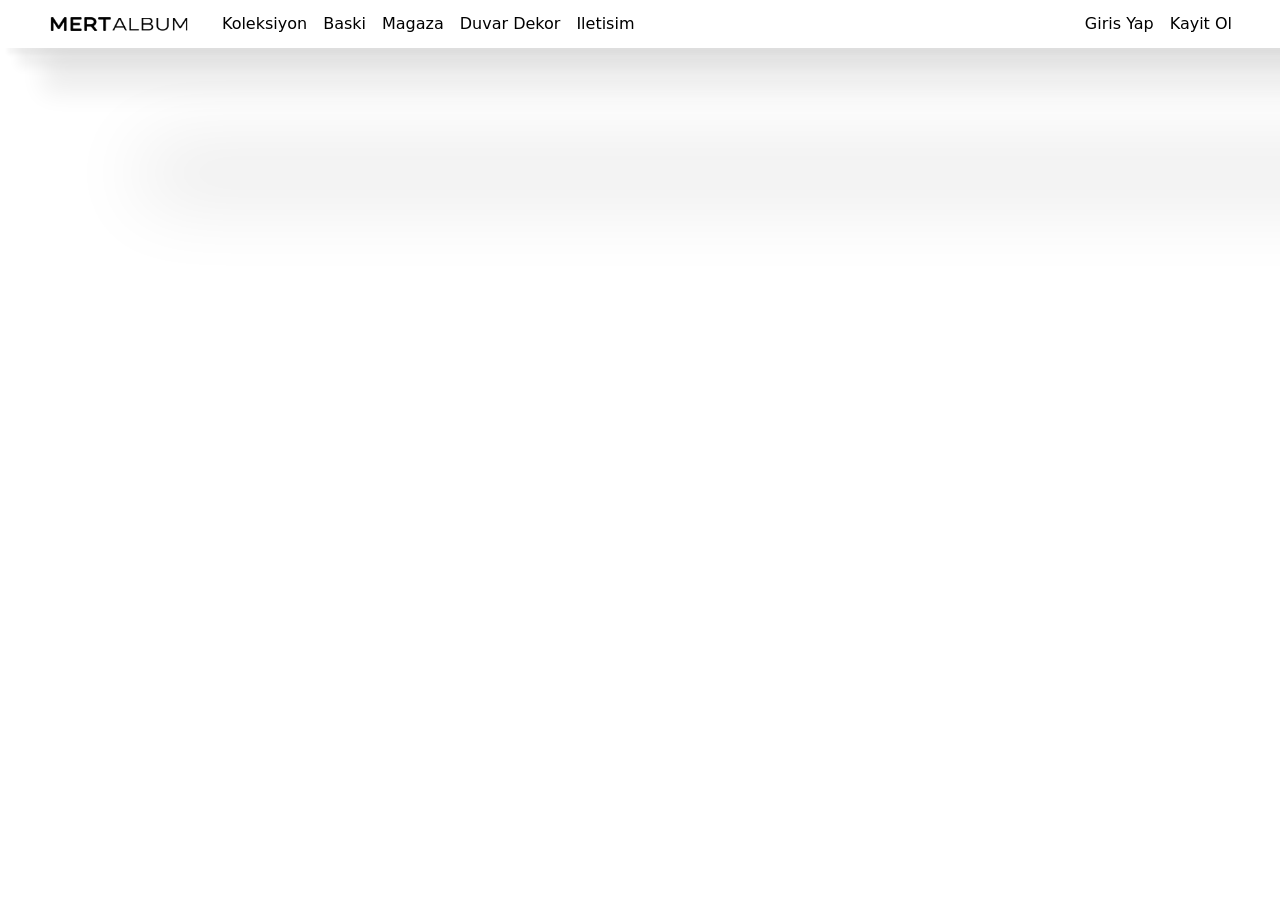
==== index.html @ 2bf36c08 "Project Created" ====
<!doctype html>
<html class="no-js" lang="">

<head>
  <meta charset="utf-8">
  <meta name="viewport" content="width=device-width, initial-scale=1">
  <title>Mert Album</title>
  <link rel="stylesheet" href="css/style.css">
  <meta name="description" content="">

  <meta property="og:title" content="">
  <meta property="og:type" content="">
  <meta property="og:url" content="">
  <meta property="og:image" content="">

  <link rel="icon" href="/favicon.ico" sizes="any">
  <link rel="icon" href="/icon.svg" type="image/svg+xml">
  <link rel="apple-touch-icon" href="icon.png">
  <link rel="stylesheet" href="https://cdnjs.cloudflare.com/ajax/libs/bootstrap/5.3.3/css/bootstrap.min.css" integrity="sha512-jnSuA4Ss2PkkikSOLtYs8BlYIeeIK1h99ty4YfvRPAlzr377vr3CXDb7sb7eEEBYjDtcYj+AjBH3FLv5uSJuXg==" crossorigin="anonymous" referrerpolicy="no-referrer" />

  <link rel="manifest" href="site.webmanifest">
  <meta name="theme-color" content="#fafafa">
  <style>
      .header  {
        display: flex;
        flex-direction: row;
        justify-content: space-between;
        padding: .5rem 3rem;
        height: 3rem;
        box-shadow:
          6.5px 6.7px 3.6px rgba(0, 0, 0, 0.038),
          17.9px 18.7px 10px rgba(0, 0, 0, 0.055),
          43.1px 44.9px 24.1px rgba(0, 0, 0, 0.072),
          143px 149px 80px rgba(0, 0, 0, 0.11)
      ;
      }
      .header #logo img {
        height: 3rem;
      }
      ul {
        list-style: none;
      }
      a {
        color: #000000;
        text-decoration: none;
      }
      .header .nav_left {
        display: flex;
        justify-content: center;
        align-items: center;
      }
      .header .nav_left .navbar_content-list {
        display: flex;
        column-gap: 1rem;
        margin: 0;
      }
      .header .nav_right {
        display: flex;
        align-items: center;
      }
      .header .nav_right .nav_reg {
        display: flex;
        flex-direction: row;
        column-gap: 1rem;
        margin: 0;
      }
  </style>
</head>

<body>

  <header class="header">
    <div class="nav_left">
      <div id="logo"><img src="img/logo.png" alt="Mert Album Logo"></div>
      <div class="nav_content">
        <ul class="navbar_content-list">
          <li class="navbar_content-element"><a href="#">Koleksiyon</a></li>
          <li class="navbar_content-element"><a href="#">Baski</a></li>
          <li class="navbar_content-element"><a href="#">Magaza</a></li>
          <li class="navbar_content-element"><a href="#">Duvar Dekor</a></li>
          <li class="navbar_content-element"><a href="#">Iletisim</a></li>
        </ul>
      </div>
    </div>
    <div class="nav_right">
      <ul class="nav_reg">
        <li><a href="#">Giris Yap</a></li>
        <li><a href="#">Kayit Ol</a></li>
      </ul>
    </div>
  </header>
  <script src="js/app.js"></script>

</body>

</html>
---- css/style.css ----
html {
  color: #222;
  font-size: 1em;
  line-height: 1.4;
}

::-moz-selection {
  background: #b3d4fc;
  text-shadow: none;
}

::selection {
  background: #b3d4fc;
  text-shadow: none;
}

hr {
  display: block;
  height: 1px;
  border: 0;
  border-top: 1px solid #ccc;
  margin: 1em 0;
  padding: 0;
}


audio,
canvas,
iframe,
img,
svg,
video {
  vertical-align: middle;
}


fieldset {
  border: 0;
  margin: 0;
  padding: 0;
}


textarea {
  resize: vertical;
}


.hidden,
[hidden] {
  display: none !important;
}


.visually-hidden {
  border: 0;
  clip: rect(0, 0, 0, 0);
  height: 1px;
  margin: -1px;
  overflow: hidden;
  padding: 0;
  position: absolute;
  white-space: nowrap;
  width: 1px;
  /* 1 */
}

/*
 * Extends the .visually-hidden class to allow the element
 * to be focusable when navigated to via the keyboard:
 * https://www.drupal.org/node/897638
 */

.visually-hidden.focusable:active,
.visually-hidden.focusable:focus {
  clip: auto;
  height: auto;
  margin: 0;
  overflow: visible;
  position: static;
  white-space: inherit;
  width: auto;
}

/*
 * Hide visually and from screen readers, but maintain layout
 */

.invisible {
  visibility: hidden;
}

/*
 * Clearfix: contain floats
 *
 * The use of `table` rather than `block` is only necessary if using
 * `::before` to contain the top-margins of child elements.
 */

.clearfix::before,
.clearfix::after {
  content: "";
  display: table;
}

.clearfix::after {
  clear: both;
}

/* ==========================================================================
   EXAMPLE Media Queries for Responsive Design.
   These examples override the primary ('mobile first') styles.
   Modify as content requires.
   ========================================================================== */

@media only screen and (min-width: 35em) {
  /* Style adjustments for viewports that meet the condition */
}

@media print,
  (-webkit-min-device-pixel-ratio: 1.25),
  (min-resolution: 1.25dppx),
  (min-resolution: 120dpi) {
  /* Style adjustments for high resolution devices */
}

/* ==========================================================================
   Print styles.
   Inlined to avoid the additional HTTP request:
   https://www.phpied.com/delay-loading-your-print-css/
   ========================================================================== */

@media print {
  *,
  *::before,
  *::after {
    background: #fff !important;
    color: #000 !important;
    /* Black prints faster */
    box-shadow: none !important;
    text-shadow: none !important;
  }

  a,
  a:visited {
    text-decoration: underline;
  }

  a[href]::after {
    content: " (" attr(href) ")";
  }

  abbr[title]::after {
    content: " (" attr(title) ")";
  }

  /*
   * Don't show links that are fragment identifiers,
   * or use the `javascript:` pseudo protocol
   */
  a[href^="#"]::after,
  a[href^="javascript:"]::after {
    content: "";
  }

  pre {
    white-space: pre-wrap !important;
  }

  pre,
  blockquote {
    border: 1px solid #999;
    page-break-inside: avoid;
  }

  tr,
  img {
    page-break-inside: avoid;
  }

  p,
  h2,
  h3 {
    orphans: 3;
    widows: 3;
  }

  h2,
  h3 {
    page-break-after: avoid;
  }
}
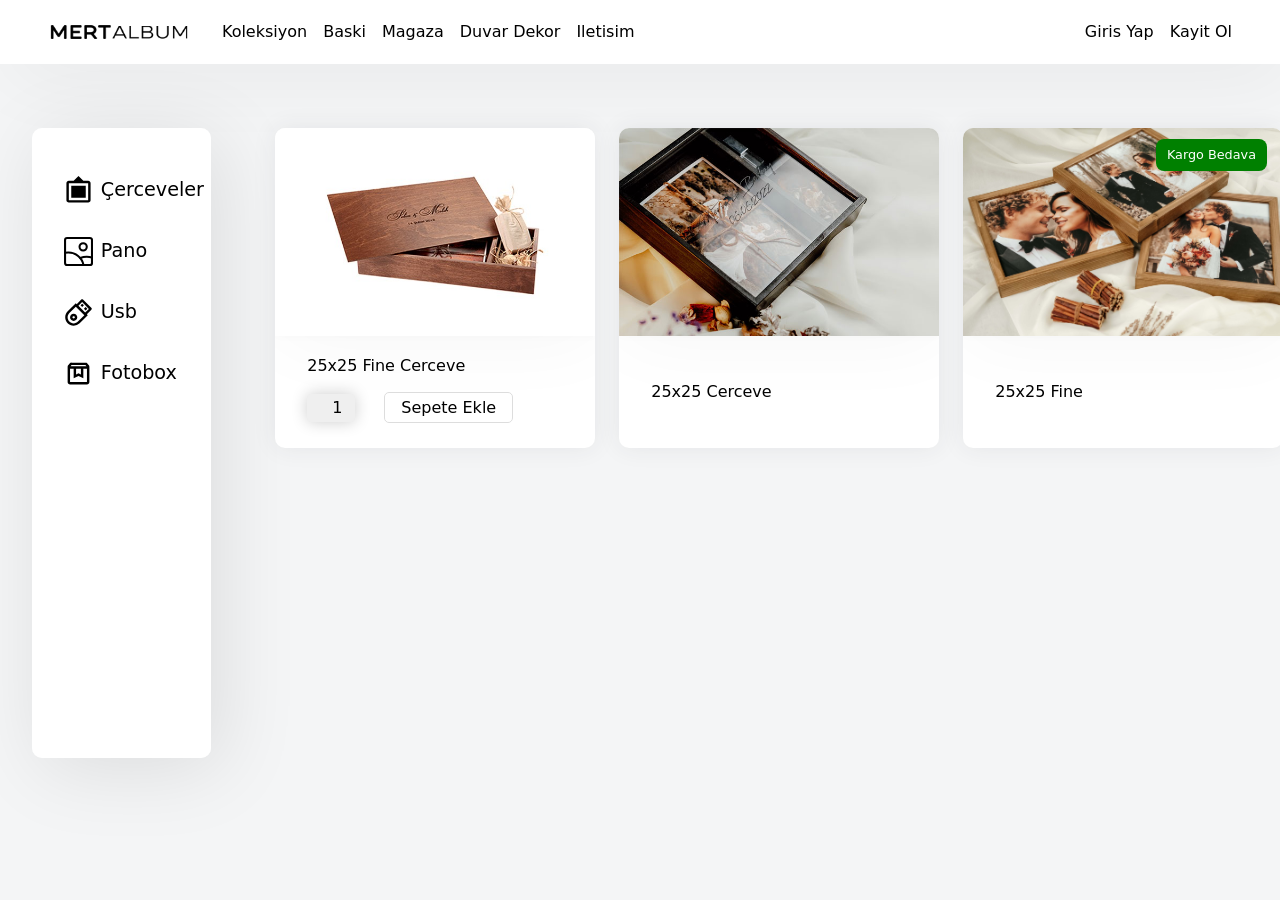
==== commit 7c6e82c5: "css duzenlemeleri yapildi" ====
--- a/index.html
+++ b/index.html
@@ -17,22 +17,35 @@
   <link rel="icon" href="/icon.svg" type="image/svg+xml">
   <link rel="apple-touch-icon" href="icon.png">
   <link rel="stylesheet" href="https://cdnjs.cloudflare.com/ajax/libs/bootstrap/5.3.3/css/bootstrap.min.css" integrity="sha512-jnSuA4Ss2PkkikSOLtYs8BlYIeeIK1h99ty4YfvRPAlzr377vr3CXDb7sb7eEEBYjDtcYj+AjBH3FLv5uSJuXg==" crossorigin="anonymous" referrerpolicy="no-referrer" />
+  <link rel="preconnect" href="https://fonts.googleapis.com">
+  <link rel="preconnect" href="https://fonts.gstatic.com" crossorigin>
+  <link href="https://fonts.googleapis.com/css2?family=Poppins:ital,wght@0,100;0,200;0,300;0,400;0,500;0,600;0,700;0,800;0,900;1,100;1,200;1,300;1,400;1,500;1,600;1,700;1,800;1,900&display=swap" rel="stylesheet">
 
   <link rel="manifest" href="site.webmanifest">
   <meta name="theme-color" content="#fafafa">
   <style>
+      body {
+        background-color: #F4F5F6;
+      }
       .header  {
         display: flex;
         flex-direction: row;
+        background-color: #fff;
         justify-content: space-between;
         padding: .5rem 3rem;
-        height: 3rem;
+        height: 4rem;
+        margin-bottom: 1rem;
         box-shadow:
-          6.5px 6.7px 3.6px rgba(0, 0, 0, 0.038),
-          17.9px 18.7px 10px rgba(0, 0, 0, 0.055),
-          43.1px 44.9px 24.1px rgba(0, 0, 0, 0.072),
-          143px 149px 80px rgba(0, 0, 0, 0.11)
+                10px 10px 80px rgba(0, 0, 0, 0.06)
       ;
+      }
+      main {
+        width: 100%;
+        height: 100%;
+        display: flex;
+        justify-content: center;
+        align-items: center;
+        margin-top: 5%;
       }
       .header #logo img {
         height: 3rem;
@@ -63,6 +76,118 @@
         flex-direction: row;
         column-gap: 1rem;
         margin: 0;
+      }
+      .main_content {
+        width: 95%;
+        display: flex;
+        column-gap: 4rem;
+      }
+      .sidebar {
+        background-color: #fff;
+        width: 100%;
+        height: 100%;
+        border-radius: 10px;
+        padding-top: 3rem;
+        padding-left: 1rem;
+      }
+      .sidebar .sidebar_list {
+        display: flex;
+        flex-direction: column;
+        row-gap: 2rem;
+        padding-left: 1rem;
+      }
+      .sidebar a {
+        font-size: 1.2rem;
+      }
+      .products {
+        width: 80%;
+        display: grid;
+        grid-template-columns: repeat(3, 1fr);
+        gap: 1.5rem;
+      }
+      .sidebar_wrapper {
+        width: 20%;
+        height: 70vh;
+        border-radius: 10px;
+        box-shadow:
+                10px 10px 80px rgba(0, 0, 0, 0.1)
+      ;
+      }
+      .products_wrapper {
+        width: 80%;
+      }
+      .sidebar .sidebar_list-item img {
+        width: 1.8rem;
+        margin-right: .5rem;
+      }
+      .products .product_card {
+        width: 20rem;
+        height: 20rem;
+        border-radius: 10px;
+        overflow: hidden;
+        text-align: center;
+        background-color: #fff;
+        box-shadow: 0 0 24px rgba(46,52,64,.08);
+      }
+      .products .product_card img {
+        width: 100%;
+        transition: scale .7s;
+
+      }
+      .products .product_card-image {
+        height: 65%;
+        max-height: 75%;
+        overflow: hidden;
+        box-shadow:
+                0.5px 0.5px 10px rgba(0, 0, 0, 0.02),
+                4px 4px 80px rgba(0, 0, 0, 0.04)
+      ;
+      }
+      .products .product_card:hover img {
+        scale: 110%;
+      }
+      .products .product_card-text {
+        display: flex;
+        flex-direction: column;
+        align-items: flex-start;
+        justify-content: center;
+        margin-left: 2rem;
+        font-weight: 500;
+        height: 35%;
+      }
+      .inner_text {
+        font-size: .8rem;
+        background-color: green;
+        padding: .4rem .7rem;
+        border-radius: 8px;
+        color: #fff;
+        position: absolute;
+        top: 5%;
+        right: 5%;
+
+      }
+      .products .product_card-image a {
+        overflow: hidden;
+        position:relative;
+        display: flex;
+      }
+      select {
+        appearance: none;
+        border: 0;
+        outline: 0;
+        width: 3rem;
+        padding: .1rem .8rem .1rem .1rem;
+        color: #000;
+        border-radius: 0.25em;
+        box-shadow: 0 0 1em 0 rgba(0, 0, 0, 0.2);
+        cursor: pointer;
+        text-align: right;
+        margin: 1rem 1.5rem .5rem 0;
+      }
+      .count_selector a {
+        border: 1px solid #ddd;
+        border-radius: 5px;
+        padding: .3rem 1rem;
       }
   </style>
 </head>
@@ -89,6 +214,63 @@
       </ul>
     </div>
   </header>
+  <main class="main">
+    <div class="main_content">
+      <div class="sidebar_wrapper">
+        <div class="sidebar">
+          <ul class="sidebar_list">
+            <li class="sidebar_list-item"><a href="#"><img src="img/MaterialSymbolsFilterFrames.svg" alt="Cerceve">Çerceveler</a></li>
+            <li class="sidebar_list-item"><a href="#"><img src="img/pano1.svg" alt="Pano">Pano</a></li>
+            <li class="sidebar_list-item"><a href="#"><img src="img/usb.svg" alt="Usb">Usb</a></li>
+            <li class="sidebar_list-item"><a href="#"><img src="img/box.svg" alt="Fotobox">Fotobox</a></li>
+          </ul>
+        </div>
+      </div>
+      <div class="products_wrapper">
+        <div class="products">
+          <div class="product_card">
+            <div class="product_card-image">
+              <a href="#">
+                <img src="img/prd1.jpg" alt="Product">
+              </a>
+            </div>
+            <div class="product_card-text">
+              <a href="#">
+                25x25 Fine Cerceve
+              </a>
+              <div class="count_selector">
+                <select name="count" id="prdcount">
+                  <option value="1">1</option>
+                  <option value="2">2</option>
+                  <option value="3">3</option>
+                  <option value="4">4</option>
+                  <option value="5">5</option>
+                </select>
+                <a href="#">Sepete Ekle</a>
+              </div>
+            </div>
+          </div>
+          <div class="product_card">
+            <div class="product_card-image">
+              <a href="#">
+                <img src="img/prd2.jpg" alt="Product">
+              </a>
+            </div>
+            <div class="product_card-text"><a href="#">25x25 Cerceve</a></div>
+          </div>
+          <div class="product_card">
+            <div class="product_card-image">
+              <a href="#">
+                <img src="img/prd3.jpg" alt="Product">
+                <span class="inner_text">Kargo Bedava</span>
+              </a>
+            </div>
+            <div class="product_card-text"><a href="#">25x25 Fine</a></div>
+          </div>
+        </div>
+      </div>
+    </div>
+  </main>
   <script src="js/app.js"></script>
 
 </body>
--- a/css/style.css
+++ b/css/style.css
@@ -1,6 +1,10 @@
+* {
+  box-sizing: border-box;
+}
 html {
   color: #222;
   font-size: 1em;
+  font-family:  "Poppins", sans-serif;
   line-height: 1.4;
 }
 
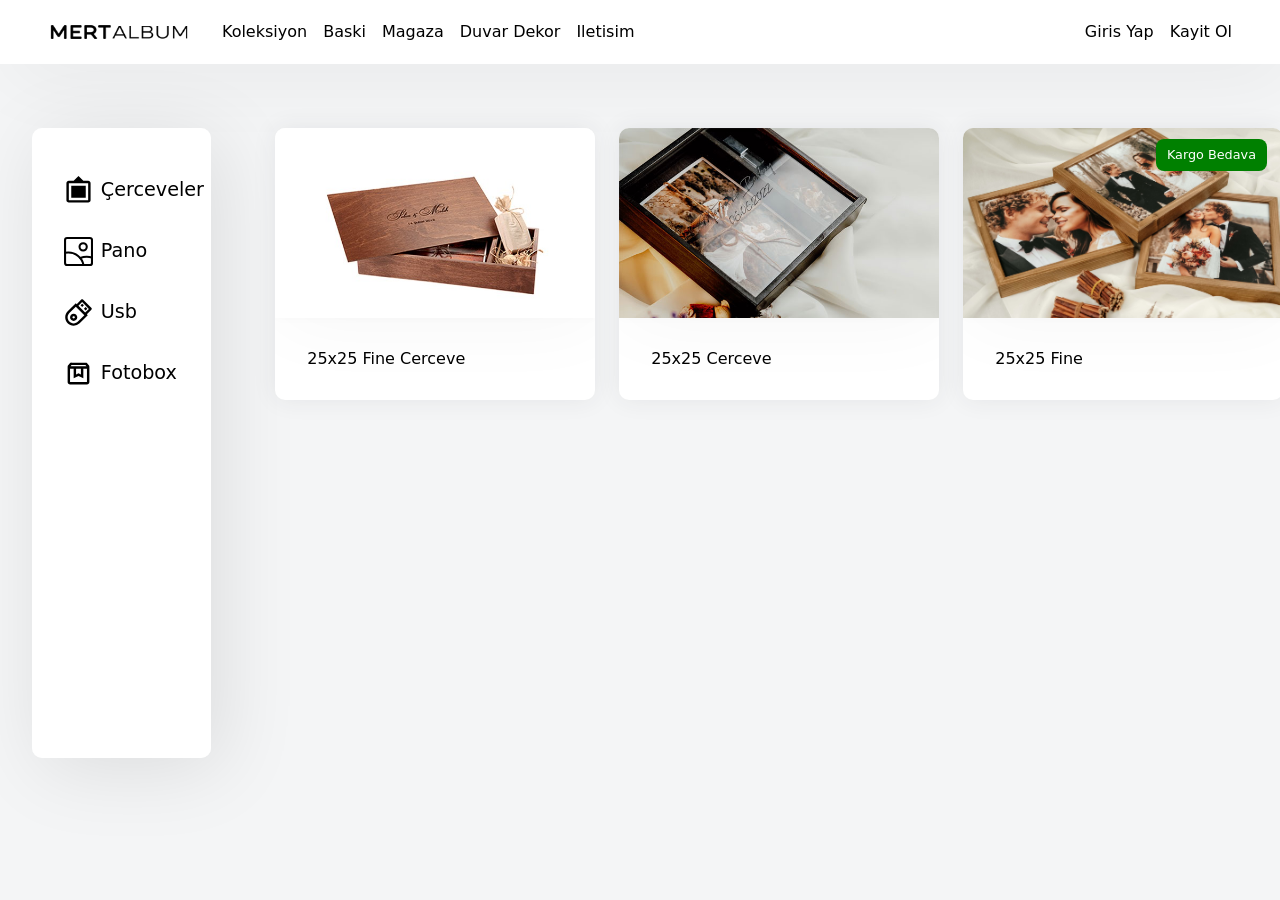
==== commit 928f05a8: "css duzeltilmeleri yapildi" ====
--- a/index.html
+++ b/index.html
@@ -122,7 +122,8 @@
       }
       .products .product_card {
         width: 20rem;
-        height: 20rem;
+        height: 17rem;
+        position: relative;
         border-radius: 10px;
         overflow: hidden;
         text-align: center;
@@ -135,7 +136,7 @@
 
       }
       .products .product_card-image {
-        height: 65%;
+        height: 70%;
         max-height: 75%;
         overflow: hidden;
         box-shadow:
@@ -146,6 +147,9 @@
       .products .product_card:hover img {
         scale: 110%;
       }
+      .products .product_card:hover .product_features {
+        opacity: 1;
+      }
       .products .product_card-text {
         display: flex;
         flex-direction: column;
@@ -153,7 +157,7 @@
         justify-content: center;
         margin-left: 2rem;
         font-weight: 500;
-        height: 35%;
+        height: 30%;
       }
       .inner_text {
         font-size: .8rem;
@@ -164,30 +168,51 @@
         position: absolute;
         top: 5%;
         right: 5%;
-
       }
       .products .product_card-image a {
         overflow: hidden;
         position:relative;
         display: flex;
       }
-      select {
-        appearance: none;
-        border: 0;
-        outline: 0;
-        width: 3rem;
-        padding: .1rem .8rem .1rem .1rem;
-        color: #000;
-        border-radius: 0.25em;
-        box-shadow: 0 0 1em 0 rgba(0, 0, 0, 0.2);
-        cursor: pointer;
-        text-align: right;
-        margin: 1rem 1.5rem .5rem 0;
-      }
-      .count_selector a {
+      .product_features {
+        width: 100%;
+        height: 100%;
+        position: absolute;
+        top: 0;
+        left: 0;
+        color: #ffffff;
+        background-color: rgba(93, 176, 176, 0.9);
+        opacity: 0;
+        z-index: 3;
+        transition: all .5s;
+        display: flex;
+        justify-content: center;
+        align-items: center;
+      }
+      .product_features img {
+        width: 3rem!important;
+      }
+      .product_features .product_like {
+        display: flex;
+        justify-content: center;
+        align-items: center;
+        position: absolute;
+        top: 5%;
+        right: 5%;
+      }
+      .product_features .product_like img {
         border: 1px solid #ddd;
-        border-radius: 5px;
-        padding: .3rem 1rem;
+        padding: 8px;
+        border-radius: 50%;
+      }
+      .product_features .product_addbasket {
+        display: flex;
+        justify-content: center;
+        align-items: center;
+      }
+      .product_features .product_addbasket a {
+        color: #ffffff;
+
       }
   </style>
 </head>
@@ -238,16 +263,6 @@
               <a href="#">
                 25x25 Fine Cerceve
               </a>
-              <div class="count_selector">
-                <select name="count" id="prdcount">
-                  <option value="1">1</option>
-                  <option value="2">2</option>
-                  <option value="3">3</option>
-                  <option value="4">4</option>
-                  <option value="5">5</option>
-                </select>
-                <a href="#">Sepete Ekle</a>
-              </div>
             </div>
           </div>
           <div class="product_card">
@@ -259,6 +274,14 @@
             <div class="product_card-text"><a href="#">25x25 Cerceve</a></div>
           </div>
           <div class="product_card">
+            <div class="product_features">
+              <div class="product_like">
+                <a href="#"><img src="img/heart.svg" alt="Begen"></a>
+              </div>
+              <div class="product_addbasket">
+                <a href="#"><img src="img/shopping_cart.svg" alt="Sepete Ekle"> Sepete Ekle</a>
+              </div>
+            </div>
             <div class="product_card-image">
               <a href="#">
                 <img src="img/prd3.jpg" alt="Product">
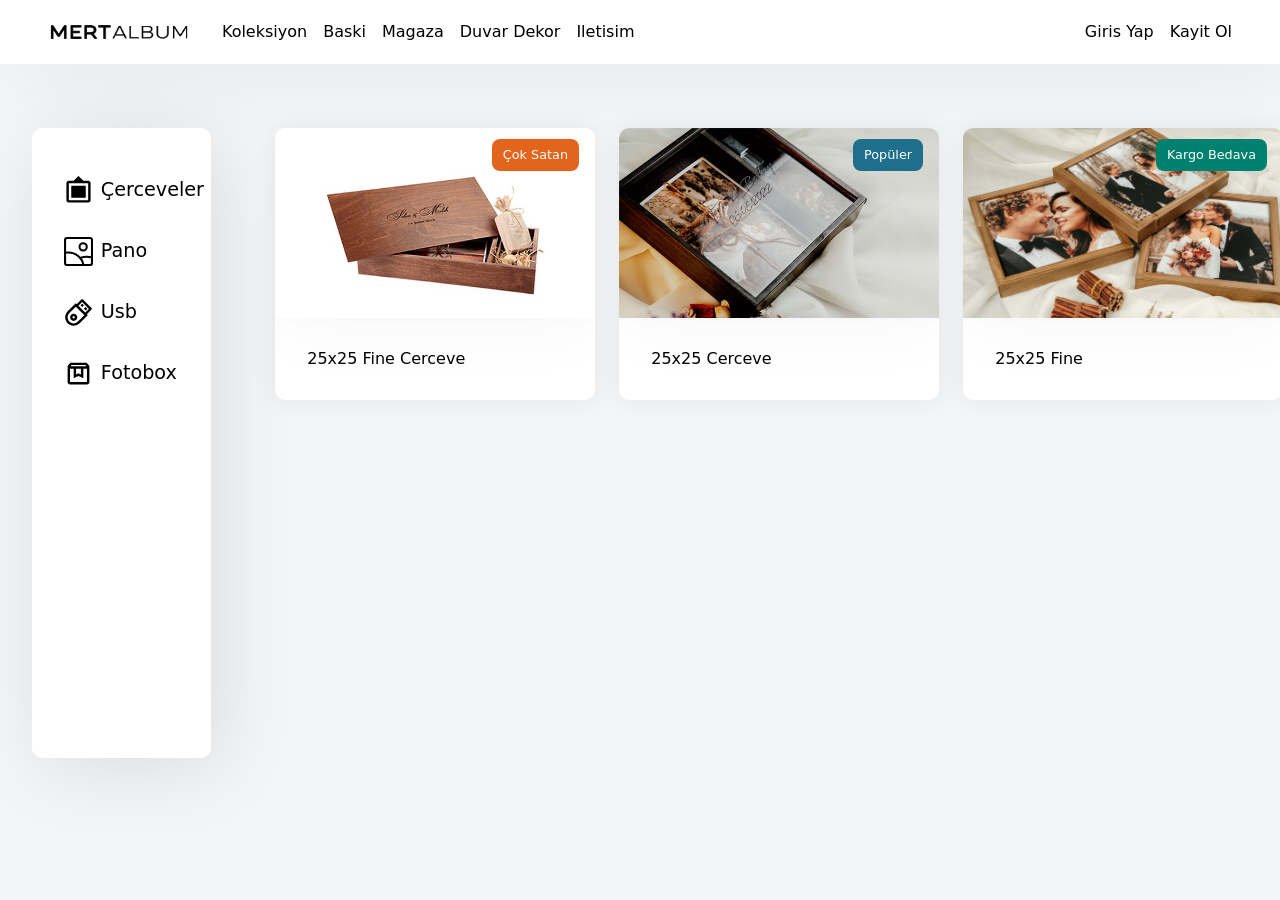
==== commit ab5b4583: "card features eklendi, css duzenlemeleri yapildi" ====
--- a/index.html
+++ b/index.html
@@ -144,7 +144,7 @@
                 4px 4px 80px rgba(0, 0, 0, 0.04)
       ;
       }
-      .products .product_card:hover img {
+      .products .product_card:hover .product_card-image img {
         scale: 110%;
       }
       .products .product_card:hover .product_features {
@@ -159,15 +159,23 @@
         font-weight: 500;
         height: 30%;
       }
-      .inner_text {
+      .product_card-image .inner_text {
         font-size: .8rem;
-        background-color: green;
         padding: .4rem .7rem;
         border-radius: 8px;
         color: #fff;
         position: absolute;
         top: 5%;
         right: 5%;
+      }
+      .product_card-image .inner_text.kargo_bedava {
+          background-color: #008170 ;
+      }
+      .product_card-image .inner_text.popular {
+          background-color: #1F6E8C;
+      }
+      .product_card-image .inner_text.cok_satan {
+          background-color: #E3651D;
       }
       .products .product_card-image a {
         overflow: hidden;
@@ -199,20 +207,34 @@
         position: absolute;
         top: 5%;
         right: 5%;
+
       }
       .product_features .product_like img {
-        border: 1px solid #ddd;
+        border: 2px solid #ddd;
         padding: 8px;
         border-radius: 50%;
+        transition: all .5s;
       }
       .product_features .product_addbasket {
         display: flex;
         justify-content: center;
         align-items: center;
+        border: 2px solid transparent;
+        padding: .2rem .5rem;
+        border-radius: 7px;
+        transition: all .5s;
+      }
+      .product_features .product_addbasket:hover {
+        background-color: #31363F;
+      }
+      .product_features .product_like img:hover {
+        border: 2px solid #31363F;
+        background-color: #31363F;
       }
       .product_features .product_addbasket a {
         color: #ffffff;
-
+        font-size: 1.2rem;
+        font-weight: 600;
       }
   </style>
 </head>
@@ -254,9 +276,18 @@
       <div class="products_wrapper">
         <div class="products">
           <div class="product_card">
+            <div class="product_features">
+              <div class="product_like">
+                <a href="#"><img src="img/heart.svg" alt="Begen"></a>
+              </div>
+              <div class="product_addbasket">
+                <a href="#"><img src="img/shopping_cart.svg" alt="Sepete Ekle"> Sepete Ekle</a>
+              </div>
+            </div>
             <div class="product_card-image">
               <a href="#">
                 <img src="img/prd1.jpg" alt="Product">
+                <span class="inner_text cok_satan">Çok Satan</span>
               </a>
             </div>
             <div class="product_card-text">
@@ -266,9 +297,18 @@
             </div>
           </div>
           <div class="product_card">
+            <div class="product_features">
+              <div class="product_like">
+                <a href="#"><img src="img/heart.svg" alt="Begen"></a>
+              </div>
+              <div class="product_addbasket">
+                <a href="#"><img src="img/shopping_cart.svg" alt="Sepete Ekle"> Sepete Ekle</a>
+              </div>
+            </div>
             <div class="product_card-image">
               <a href="#">
                 <img src="img/prd2.jpg" alt="Product">
+                <span class="inner_text popular">Popüler</span>
               </a>
             </div>
             <div class="product_card-text"><a href="#">25x25 Cerceve</a></div>
@@ -285,7 +325,7 @@
             <div class="product_card-image">
               <a href="#">
                 <img src="img/prd3.jpg" alt="Product">
-                <span class="inner_text">Kargo Bedava</span>
+                <span class="inner_text kargo_bedava">Kargo Bedava</span>
               </a>
             </div>
             <div class="product_card-text"><a href="#">25x25 Fine</a></div>
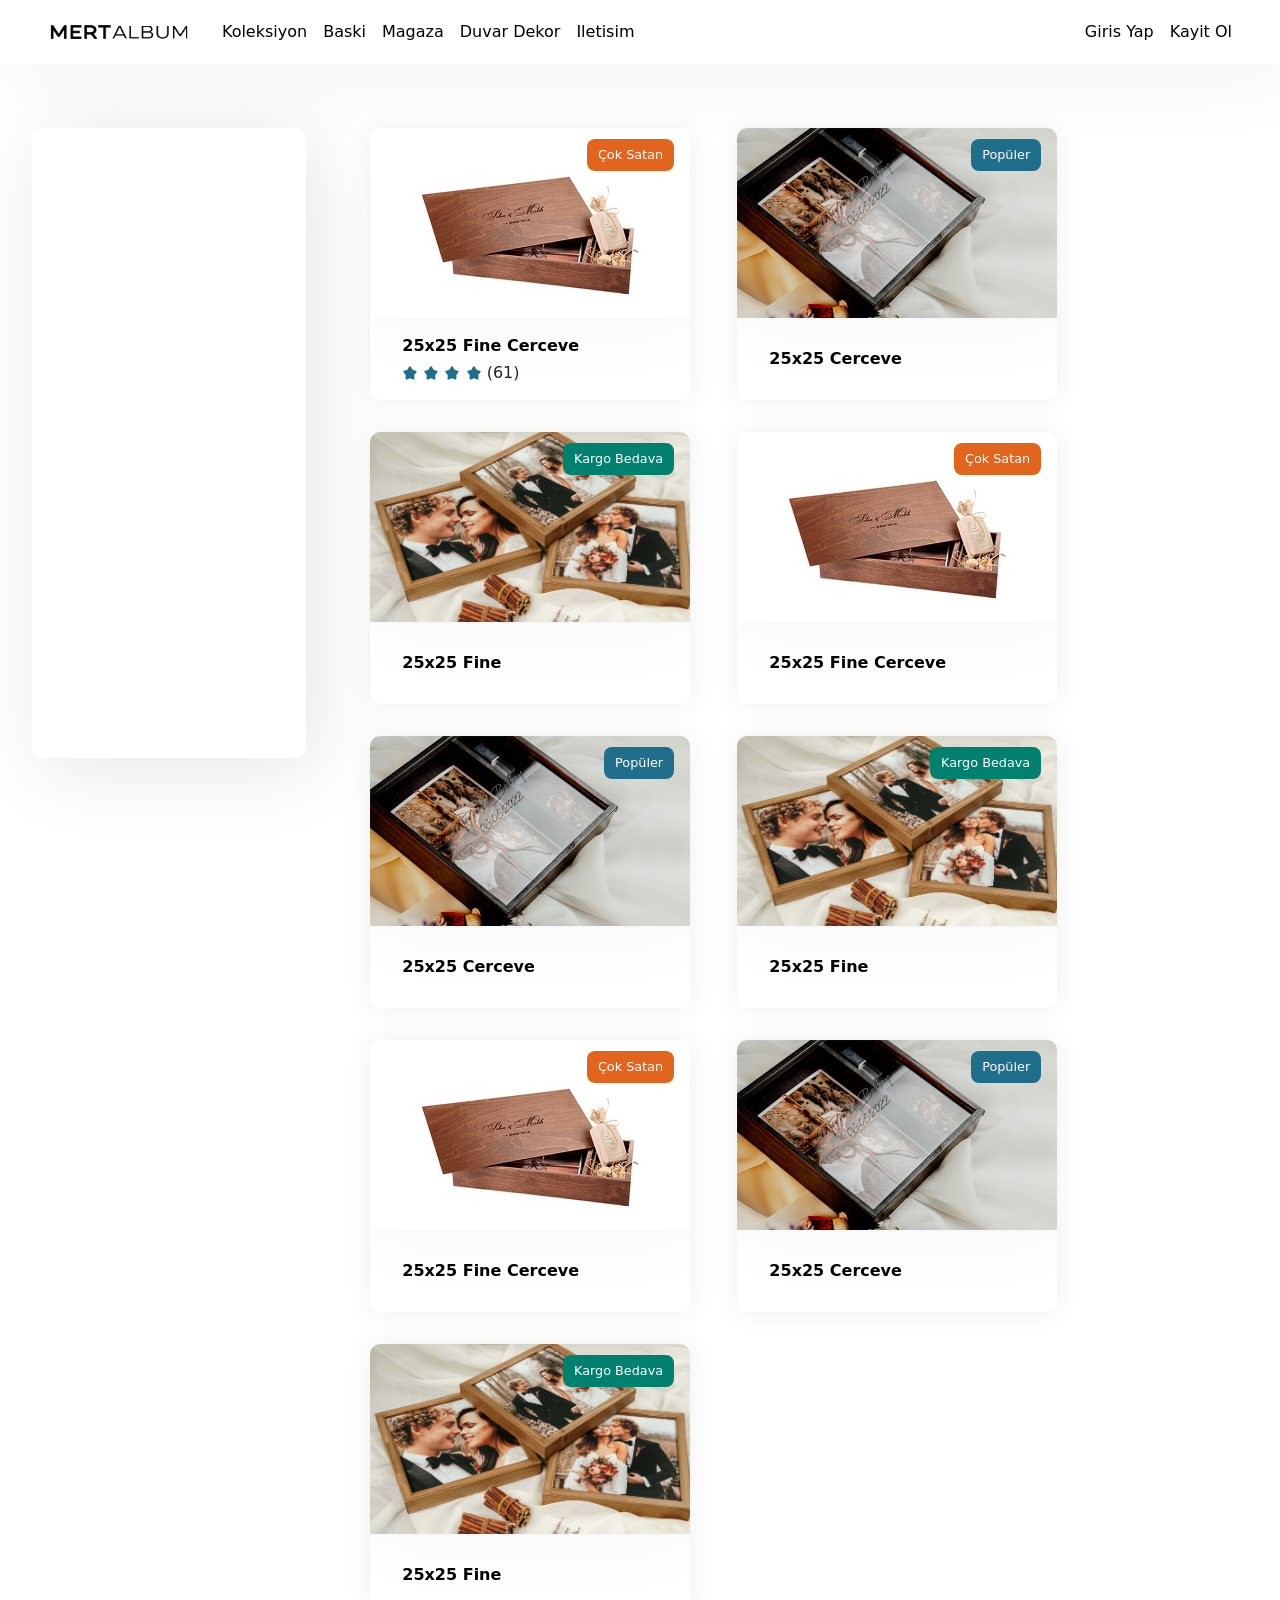
==== commit d8b460b5: "jquery eklendi ve sidebar jqueryden fetch edildi" ====
--- a/index.html
+++ b/index.html
@@ -23,224 +23,9 @@
 
   <link rel="manifest" href="site.webmanifest">
   <meta name="theme-color" content="#fafafa">
-  <style>
-      body {
-        background-color: #F4F5F6;
-      }
-      .header  {
-        display: flex;
-        flex-direction: row;
-        background-color: #fff;
-        justify-content: space-between;
-        padding: .5rem 3rem;
-        height: 4rem;
-        margin-bottom: 1rem;
-        box-shadow:
-                10px 10px 80px rgba(0, 0, 0, 0.06)
-      ;
-      }
-      main {
-        width: 100%;
-        height: 100%;
-        display: flex;
-        justify-content: center;
-        align-items: center;
-        margin-top: 5%;
-      }
-      .header #logo img {
-        height: 3rem;
-      }
-      ul {
-        list-style: none;
-      }
-      a {
-        color: #000000;
-        text-decoration: none;
-      }
-      .header .nav_left {
-        display: flex;
-        justify-content: center;
-        align-items: center;
-      }
-      .header .nav_left .navbar_content-list {
-        display: flex;
-        column-gap: 1rem;
-        margin: 0;
-      }
-      .header .nav_right {
-        display: flex;
-        align-items: center;
-      }
-      .header .nav_right .nav_reg {
-        display: flex;
-        flex-direction: row;
-        column-gap: 1rem;
-        margin: 0;
-      }
-      .main_content {
-        width: 95%;
-        display: flex;
-        column-gap: 4rem;
-      }
-      .sidebar {
-        background-color: #fff;
-        width: 100%;
-        height: 100%;
-        border-radius: 10px;
-        padding-top: 3rem;
-        padding-left: 1rem;
-      }
-      .sidebar .sidebar_list {
-        display: flex;
-        flex-direction: column;
-        row-gap: 2rem;
-        padding-left: 1rem;
-      }
-      .sidebar a {
-        font-size: 1.2rem;
-      }
-      .products {
-        width: 80%;
-        display: grid;
-        grid-template-columns: repeat(3, 1fr);
-        gap: 1.5rem;
-      }
-      .sidebar_wrapper {
-        width: 20%;
-        height: 70vh;
-        border-radius: 10px;
-        box-shadow:
-                10px 10px 80px rgba(0, 0, 0, 0.1)
-      ;
-      }
-      .products_wrapper {
-        width: 80%;
-      }
-      .sidebar .sidebar_list-item img {
-        width: 1.8rem;
-        margin-right: .5rem;
-      }
-      .products .product_card {
-        width: 20rem;
-        height: 17rem;
-        position: relative;
-        border-radius: 10px;
-        overflow: hidden;
-        text-align: center;
-        background-color: #fff;
-        box-shadow: 0 0 24px rgba(46,52,64,.08);
-      }
-      .products .product_card img {
-        width: 100%;
-        transition: scale .7s;
-
-      }
-      .products .product_card-image {
-        height: 70%;
-        max-height: 75%;
-        overflow: hidden;
-        box-shadow:
-                0.5px 0.5px 10px rgba(0, 0, 0, 0.02),
-                4px 4px 80px rgba(0, 0, 0, 0.04)
-      ;
-      }
-      .products .product_card:hover .product_card-image img {
-        scale: 110%;
-      }
-      .products .product_card:hover .product_features {
-        opacity: 1;
-      }
-      .products .product_card-text {
-        display: flex;
-        flex-direction: column;
-        align-items: flex-start;
-        justify-content: center;
-        margin-left: 2rem;
-        font-weight: 500;
-        height: 30%;
-      }
-      .product_card-image .inner_text {
-        font-size: .8rem;
-        padding: .4rem .7rem;
-        border-radius: 8px;
-        color: #fff;
-        position: absolute;
-        top: 5%;
-        right: 5%;
-      }
-      .product_card-image .inner_text.kargo_bedava {
-          background-color: #008170 ;
-      }
-      .product_card-image .inner_text.popular {
-          background-color: #1F6E8C;
-      }
-      .product_card-image .inner_text.cok_satan {
-          background-color: #E3651D;
-      }
-      .products .product_card-image a {
-        overflow: hidden;
-        position:relative;
-        display: flex;
-      }
-      .product_features {
-        width: 100%;
-        height: 100%;
-        position: absolute;
-        top: 0;
-        left: 0;
-        color: #ffffff;
-        background-color: rgba(93, 176, 176, 0.9);
-        opacity: 0;
-        z-index: 3;
-        transition: all .5s;
-        display: flex;
-        justify-content: center;
-        align-items: center;
-      }
-      .product_features img {
-        width: 3rem!important;
-      }
-      .product_features .product_like {
-        display: flex;
-        justify-content: center;
-        align-items: center;
-        position: absolute;
-        top: 5%;
-        right: 5%;
-
-      }
-      .product_features .product_like img {
-        border: 2px solid #ddd;
-        padding: 8px;
-        border-radius: 50%;
-        transition: all .5s;
-      }
-      .product_features .product_addbasket {
-        display: flex;
-        justify-content: center;
-        align-items: center;
-        border: 2px solid transparent;
-        padding: .2rem .5rem;
-        border-radius: 7px;
-        transition: all .5s;
-      }
-      .product_features .product_addbasket:hover {
-        background-color: #31363F;
-      }
-      .product_features .product_like img:hover {
-        border: 2px solid #31363F;
-        background-color: #31363F;
-      }
-      .product_features .product_addbasket a {
-        color: #ffffff;
-        font-size: 1.2rem;
-        font-weight: 600;
-      }
-  </style>
 </head>
 
 <body>
-
   <header class="header">
     <div class="nav_left">
       <div id="logo"><img src="img/logo.png" alt="Mert Album Logo"></div>
@@ -265,11 +50,8 @@
     <div class="main_content">
       <div class="sidebar_wrapper">
         <div class="sidebar">
-          <ul class="sidebar_list">
-            <li class="sidebar_list-item"><a href="#"><img src="img/MaterialSymbolsFilterFrames.svg" alt="Cerceve">Çerceveler</a></li>
-            <li class="sidebar_list-item"><a href="#"><img src="img/pano1.svg" alt="Pano">Pano</a></li>
-            <li class="sidebar_list-item"><a href="#"><img src="img/usb.svg" alt="Usb">Usb</a></li>
-            <li class="sidebar_list-item"><a href="#"><img src="img/box.svg" alt="Fotobox">Fotobox</a></li>
+          <ul class="sidebar_list" id="sidebar_list">
+
           </ul>
         </div>
       </div>
@@ -294,6 +76,123 @@
               <a href="#">
                 25x25 Fine Cerceve
               </a>
+              <div class="product_rating">
+                <img src="img/star.svg" alt="Rating">
+                <img src="img/star.svg" alt="Rating">
+                <img src="img/star.svg" alt="Rating">
+                <img src="img/star.svg" alt="Rating">
+                (61)
+              </div>
+            </div>
+          </div>
+          <div class="product_card">
+            <div class="product_features">
+              <div class="product_like">
+                <a href="#"><img src="img/heart.svg" alt="Begen"></a>
+              </div>
+              <div class="product_addbasket">
+                <a href="#"><img src="img/shopping_cart.svg" alt="Sepete Ekle"> Sepete Ekle</a>
+              </div>
+            </div>
+            <div class="product_card-image">
+              <a href="#">
+                <img src="img/prd2.jpg" alt="Product">
+                <span class="inner_text popular">Popüler</span>
+              </a>
+            </div>
+            <div class="product_card-text"><a href="#">25x25 Cerceve</a></div>
+          </div>
+          <div class="product_card">
+            <div class="product_features">
+              <div class="product_like">
+                <a href="#"><img src="img/heart.svg" alt="Begen"></a>
+              </div>
+              <div class="product_addbasket">
+                <a href="#"><img src="img/shopping_cart.svg" alt="Sepete Ekle"> Sepete Ekle</a>
+              </div>
+            </div>
+            <div class="product_card-image">
+              <a href="#">
+                <img src="img/prd3.jpg" alt="Product">
+                <span class="inner_text kargo_bedava">Kargo Bedava</span>
+              </a>
+            </div>
+            <div class="product_card-text"><a href="#">25x25 Fine</a></div>
+          </div>
+          <div class="product_card">
+            <div class="product_features">
+              <div class="product_like">
+                <a href="#"><img src="img/heart.svg" alt="Begen"></a>
+              </div>
+              <div class="product_addbasket">
+                <a href="#"><img src="img/shopping_cart.svg" alt="Sepete Ekle"> Sepete Ekle</a>
+              </div>
+            </div>
+            <div class="product_card-image">
+              <a href="#">
+                <img src="img/prd1.jpg" alt="Product">
+                <span class="inner_text cok_satan">Çok Satan</span>
+              </a>
+            </div>
+            <div class="product_card-text">
+              <a href="#">
+                25x25 Fine Cerceve
+              </a>
+            </div>
+          </div>
+          <div class="product_card">
+            <div class="product_features">
+              <div class="product_like">
+                <a href="#"><img src="img/heart.svg" alt="Begen"></a>
+              </div>
+              <div class="product_addbasket">
+                <a href="#"><img src="img/shopping_cart.svg" alt="Sepete Ekle"> Sepete Ekle</a>
+              </div>
+            </div>
+            <div class="product_card-image">
+              <a href="#">
+                <img src="img/prd2.jpg" alt="Product">
+                <span class="inner_text popular">Popüler</span>
+              </a>
+            </div>
+            <div class="product_card-text"><a href="#">25x25 Cerceve</a></div>
+          </div>
+          <div class="product_card">
+            <div class="product_features">
+              <div class="product_like">
+                <a href="#"><img src="img/heart.svg" alt="Begen"></a>
+              </div>
+              <div class="product_addbasket">
+                <a href="#"><img src="img/shopping_cart.svg" alt="Sepete Ekle"> Sepete Ekle</a>
+              </div>
+            </div>
+            <div class="product_card-image">
+              <a href="#">
+                <img src="img/prd3.jpg" alt="Product">
+                <span class="inner_text kargo_bedava">Kargo Bedava</span>
+              </a>
+            </div>
+            <div class="product_card-text"><a href="#">25x25 Fine</a></div>
+          </div>
+          <div class="product_card">
+            <div class="product_features">
+              <div class="product_like">
+                <a href="#"><img src="img/heart.svg" alt="Begen"></a>
+              </div>
+              <div class="product_addbasket">
+                <a href="#"><img src="img/shopping_cart.svg" alt="Sepete Ekle"> Sepete Ekle</a>
+              </div>
+            </div>
+            <div class="product_card-image">
+              <a href="#">
+                <img src="img/prd1.jpg" alt="Product">
+                <span class="inner_text cok_satan">Çok Satan</span>
+              </a>
+            </div>
+            <div class="product_card-text">
+              <a href="#">
+                25x25 Fine Cerceve
+              </a>
             </div>
           </div>
           <div class="product_card">
@@ -335,6 +234,22 @@
     </div>
   </main>
   <script src="js/app.js"></script>
+  <script src="https://ajax.googleapis.com/ajax/libs/jquery/3.7.1/jquery.min.js"></script>
+  <script>
+    var categories = []
+    $(document).ready(function (){
+      $(document).ready(function () {
+        $.get('http://localhost:8080/json/products.json', function (data,status){
+          categories = JSON.parse(JSON.stringify(data))
+          for (let category of categories.categorylist) {
+            $('#sidebar_list').append(`
+            <li className="sidebar_list-item"><a href="${'pages/' + category.id + '.html'}"><img src="img/${category.name}.svg" alt="${category.name}">${category.name}</a></li>
+          `)
+          }
+        })
+      })
+    })
+  </script>
 
 </body>
 
--- a/css/style.css
+++ b/css/style.css
@@ -12,7 +12,314 @@
   background: #b3d4fc;
   text-shadow: none;
 }
-
+body {
+  background-color: #F4F5F6;
+}
+.header  {
+  display: flex;
+  flex-direction: row;
+  background-color: #fff;
+  justify-content: space-between;
+  padding: .5rem 3rem;
+  height: 4rem;
+  margin-bottom: 1rem;
+  box-shadow:
+          10px 10px 80px rgba(0, 0, 0, 0.06)
+;
+}
+main {
+  width: 100%;
+  height: 100%;
+  display: flex;
+  justify-content: center;
+  align-items: center;
+  margin-top: 5%;
+}
+.header #logo img {
+  height: 3rem;
+}
+ul {
+  list-style: none;
+}
+a {
+  color: #000000!important;
+  text-decoration: none!important;
+}
+.header .nav_left {
+  display: flex;
+  justify-content: center;
+  align-items: center;
+}
+.header .nav_left .navbar_content-list {
+  display: flex;
+  column-gap: 1rem;
+  margin: 0;
+}
+.header .nav_right {
+  display: flex;
+  align-items: center;
+}
+.header .nav_right .nav_reg {
+  display: flex;
+  flex-direction: row;
+  column-gap: 1rem;
+  margin: 0;
+}
+.main_content {
+  width: 95%;
+  display: flex;
+  column-gap: 4rem;
+}
+.sidebar {
+  background-color: #fff;
+  width: 100%;
+  height: 100%;
+  border-radius: 10px;
+  padding-top: 3rem;
+  padding-left: 1rem;
+}
+.sidebar .sidebar_list {
+  display: flex;
+  flex-direction: column;
+  row-gap: 2rem;
+  padding-left: 1rem;
+}
+.sidebar a {
+  font-size: 1.2rem;
+}
+.products {
+  width: 80%;
+  display: grid;
+  grid-template-columns: repeat(4, 1fr);
+  gap: 1.5rem;
+}
+.sidebar_wrapper {
+  width: 20%;
+  height: 70vh;
+  border-radius: 10px;
+  box-shadow:
+          10px 10px 80px rgba(0, 0, 0, 0.1)
+;
+}
+.products_wrapper {
+  width: 80%;
+}
+.sidebar .sidebar_list-item img {
+  width: 1.8rem;
+  margin-right: 1rem;
+}
+.products .product_card {
+  width: 20rem;
+  height: 17rem;
+  position: relative;
+  border-radius: 10px;
+  overflow: hidden;
+  text-align: center;
+  background-color: #fff;
+  box-shadow: 0 0 24px rgba(46,52,64,.08);
+}
+.products .product_card img {
+  width: 100%;
+  transition: scale .7s;
+
+}
+.products .product_card-image {
+  height: 70%;
+  max-height: 75%;
+  overflow: hidden;
+  box-shadow:
+          0.5px 0.5px 10px rgba(0, 0, 0, 0.02),
+          4px 4px 80px rgba(0, 0, 0, 0.04)
+;
+}
+.products .product_card:hover .product_card-image img {
+  scale: 110%;
+}
+.products .product_card:hover .product_features {
+  opacity: 1;
+}
+.products .product_card-text {
+  display: flex;
+  flex-direction: column;
+  align-items: flex-start;
+  justify-content: center;
+  margin-left: 2rem;
+  font-weight: 600;
+  height: 30%;
+}
+.product_card-image .inner_text {
+  font-size: .8rem;
+  padding: .4rem .7rem;
+  border-radius: 8px;
+  color: #fff;
+  position: absolute;
+  top: 5%;
+  right: 5%;
+}
+.product_card-image .inner_text.kargo_bedava {
+  background-color: #008170 ;
+}
+.product_card-image .inner_text.popular {
+  background-color: #1F6E8C;
+}
+.product_card-image .inner_text.cok_satan {
+  background-color: #E3651D;
+}
+.products .product_card-image a {
+  overflow: hidden;
+  position:relative;
+  display: flex;
+}
+.product_features {
+  width: 100%;
+  height: 100%;
+  position: absolute;
+  top: 0;
+  left: 0;
+  color: #ffffff;
+  background-color: rgba(93, 176, 176, 0.9);
+  opacity: 0;
+  z-index: 3;
+  transition: all .5s;
+  display: flex;
+  justify-content: center;
+  align-items: center;
+}
+.product_features img {
+  width: 3rem!important;
+}
+.product_features .product_like {
+  display: flex;
+  justify-content: center;
+  align-items: center;
+  position: absolute;
+  top: 5%;
+  right: 5%;
+
+}
+.product_features .product_like img {
+  border: 2px solid #ddd;
+  padding: 8px;
+  border-radius: 50%;
+  transition: all .5s;
+}
+.product_features .product_addbasket {
+  display: flex;
+  justify-content: center;
+  align-items: center;
+  border: 2px solid transparent;
+  padding: .2rem .5rem;
+  border-radius: 7px;
+  transition: all .5s;
+}
+.product_features .product_addbasket:hover {
+  background-color: #31363F;
+}
+.product_features .product_like img:hover {
+  border: 2px solid #31363F;
+  background-color: #31363F;
+}
+.product_features .product_addbasket a {
+  color: #ffffff!important;
+  font-size: 1.2rem;
+  font-weight: 600;
+}
+@media only screen and (max-width: 1920px) {
+  .products {
+    grid-template-columns: repeat(4, 1fr);
+    gap: 3rem;
+  }
+  .sidebar_wrapper {
+    width: 15%;
+  }
+}
+@media only screen and (max-width: 1536px) {
+  .products {
+    grid-template-columns: repeat(3, 1fr);
+    gap: 3rem;
+  }
+  .sidebar_wrapper {
+    width: 15%;
+  }
+}
+@media only screen and (max-width: 1280px) {
+  .products {
+    grid-template-columns: repeat(2, 1fr);
+    gap: 2rem;
+  }
+  .sidebar_wrapper {
+    width: 25%;
+  }
+}
+@media only screen and (max-width: 1024px) {
+  .products {
+    grid-template-columns: repeat(1, 1fr);
+    gap: 2rem;
+  }
+  .sidebar_wrapper {
+    width: 35%;
+  }
+}
+@media only screen and (max-width: 768px) {
+  header {
+    justify-content: center !important;
+    align-items: center;
+  }
+  .main_content {
+    display: flex;
+    flex-direction: column;
+  }
+  .sidebar_wrapper {
+    width: 100%!important;
+    height: 10rem;
+  }
+  .sidebar {
+    padding: 3rem 1rem .5rem 1rem;
+  }
+  .sidebar .sidebar_list {
+    display: flex;
+    flex-direction: row;
+    justify-content: space-between;
+    padding: .5rem 1rem;
+  }
+  .sidebar_list .sidebar_list-item a {
+    display: flex;
+    flex-direction: column;
+    align-items: center;
+  }
+  header .nav_content, .nav_right {
+    display: none !important;
+  }
+  .products_wrapper {
+    width: 100%;
+    margin-top: 2rem;
+    display: flex;
+    justify-content: center;
+    align-content: center;
+  }
+  .products {
+    justify-items: center;
+    grid-template-columns: repeat(1, 1fr);
+    gap: 2rem;
+  }
+  .products .product_card {
+    width: 15rem;
+    height: 13rem;
+  }
+  @media only screen and (max-width: 576px) {
+    .products .product_card {
+      width: 100%;
+      height: 100%;
+    }
+  }
+}
+.product_card .product_rating img {
+  width: 1rem;
+}
+.product_card .product_rating {
+  margin-top: .2rem;
+  font-weight: 400;
+}
 ::selection {
   background: #b3d4fc;
   text-shadow: none;
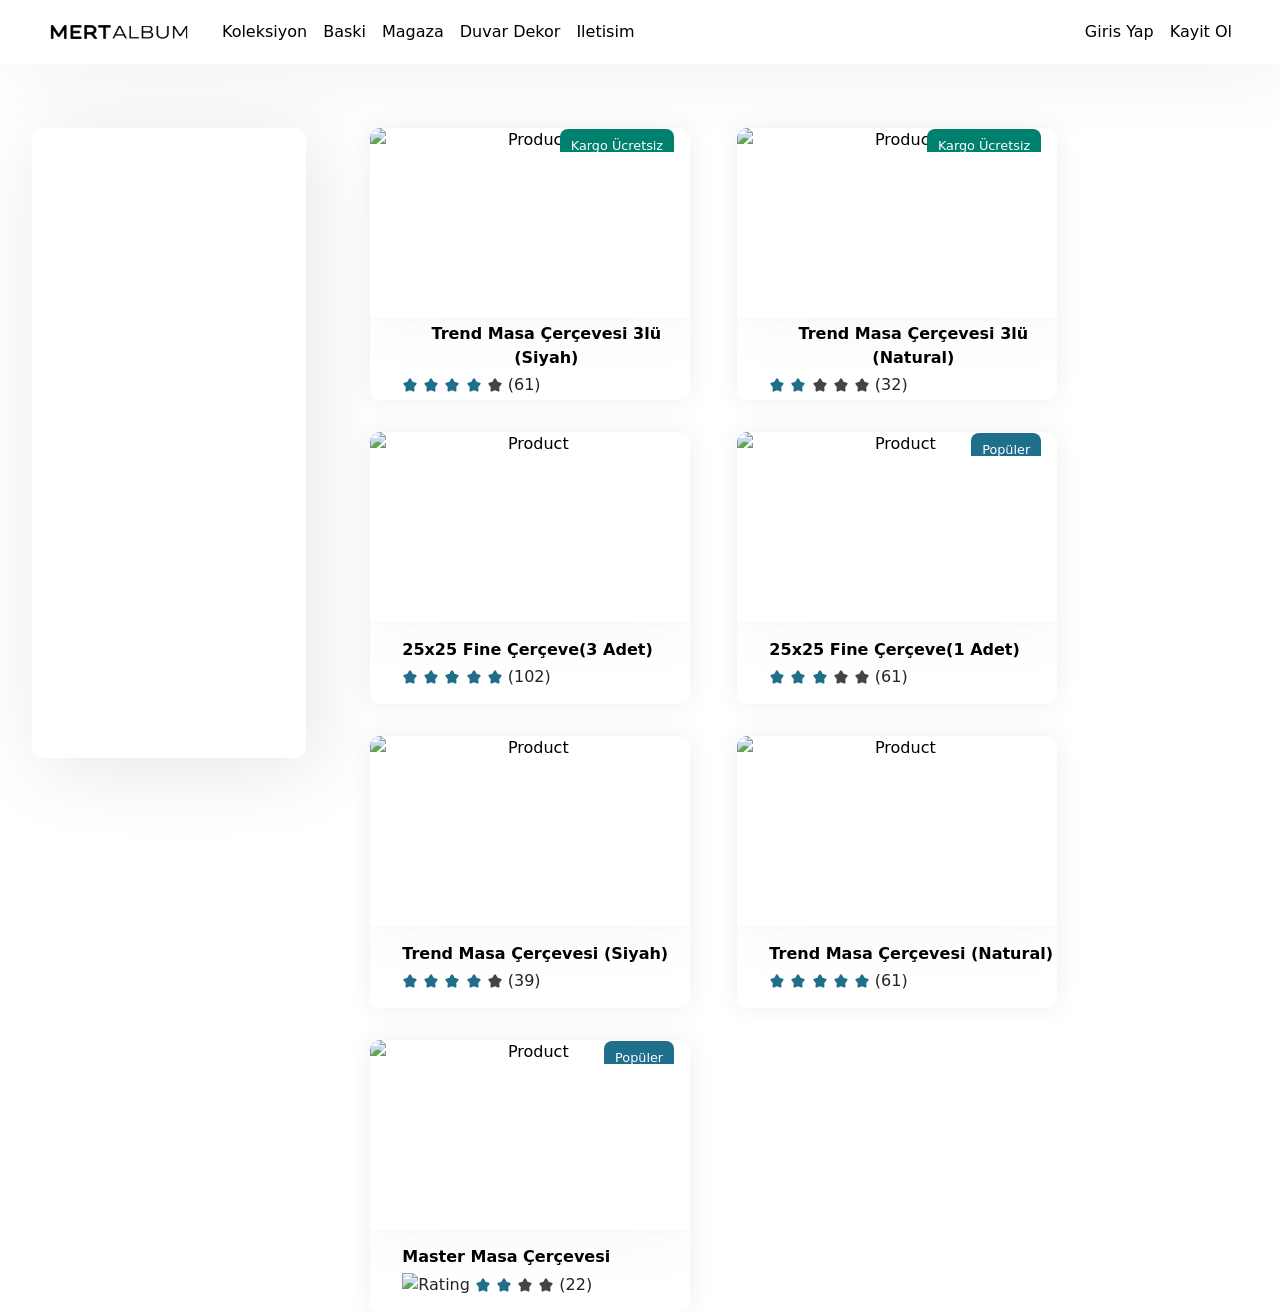
==== commit 1cbb4924: "favicon degisildi, tasarim eksiklikleri giderildi, logo anasayfaya yonlendirme islevi tamamlandi, gl" ====
--- a/index.html
+++ b/index.html
@@ -26,230 +26,258 @@
 </head>
 
 <body>
-  <header class="header">
-    <div class="nav_left">
-      <div id="logo"><img src="img/logo.png" alt="Mert Album Logo"></div>
-      <div class="nav_content">
-        <ul class="navbar_content-list">
-          <li class="navbar_content-element"><a href="#">Koleksiyon</a></li>
-          <li class="navbar_content-element"><a href="#">Baski</a></li>
-          <li class="navbar_content-element"><a href="#">Magaza</a></li>
-          <li class="navbar_content-element"><a href="#">Duvar Dekor</a></li>
-          <li class="navbar_content-element"><a href="#">Iletisim</a></li>
+<header class="header">
+  <div class="nav_left">
+    <div id="logo"><a href="#"><img src="img/logo.png" alt="Mert Album Logo"></a></div>
+    <div class="nav_content">
+      <ul class="navbar_content-list">
+        <li class="navbar_content-element"><a href="#">Koleksiyon</a></li>
+        <li class="navbar_content-element"><a href="#">Baski</a></li>
+        <li class="navbar_content-element"><a href="#">Magaza</a></li>
+        <li class="navbar_content-element"><a href="#">Duvar Dekor</a></li>
+        <li class="navbar_content-element"><a href="#">Iletisim</a></li>
+      </ul>
+    </div>
+  </div>
+  <div class="nav_right">
+    <ul class="nav_reg">
+      <li><a href="#">Giris Yap</a></li>
+      <li><a href="#">Kayit Ol</a></li>
+    </ul>
+  </div>
+</header>
+<main class="main">
+  <div class="main_content">
+    <div class="sidebar_wrapper">
+      <div class="sidebar">
+        <ul class="sidebar_list" id="sidebar_list">
         </ul>
       </div>
     </div>
-    <div class="nav_right">
-      <ul class="nav_reg">
-        <li><a href="#">Giris Yap</a></li>
-        <li><a href="#">Kayit Ol</a></li>
-      </ul>
-    </div>
-  </header>
-  <main class="main">
-    <div class="main_content">
-      <div class="sidebar_wrapper">
-        <div class="sidebar">
-          <ul class="sidebar_list" id="sidebar_list">
-
-          </ul>
-        </div>
-      </div>
-      <div class="products_wrapper">
-        <div class="products">
-          <div class="product_card">
-            <div class="product_features">
-              <div class="product_like">
-                <a href="#"><img src="img/heart.svg" alt="Begen"></a>
-              </div>
-              <div class="product_addbasket">
-                <a href="#"><img src="img/shopping_cart.svg" alt="Sepete Ekle"> Sepete Ekle</a>
-              </div>
-            </div>
-            <div class="product_card-image">
-              <a href="#">
-                <img src="img/prd1.jpg" alt="Product">
-                <span class="inner_text cok_satan">Çok Satan</span>
-              </a>
-            </div>
-            <div class="product_card-text">
-              <a href="#">
-                25x25 Fine Cerceve
-              </a>
-              <div class="product_rating">
-                <img src="img/star.svg" alt="Rating">
-                <img src="img/star.svg" alt="Rating">
-                <img src="img/star.svg" alt="Rating">
-                <img src="img/star.svg" alt="Rating">
-                (61)
-              </div>
-            </div>
-          </div>
-          <div class="product_card">
-            <div class="product_features">
-              <div class="product_like">
-                <a href="#"><img src="img/heart.svg" alt="Begen"></a>
-              </div>
-              <div class="product_addbasket">
-                <a href="#"><img src="img/shopping_cart.svg" alt="Sepete Ekle"> Sepete Ekle</a>
-              </div>
-            </div>
-            <div class="product_card-image">
-              <a href="#">
-                <img src="img/prd2.jpg" alt="Product">
-                <span class="inner_text popular">Popüler</span>
-              </a>
-            </div>
-            <div class="product_card-text"><a href="#">25x25 Cerceve</a></div>
-          </div>
-          <div class="product_card">
-            <div class="product_features">
-              <div class="product_like">
-                <a href="#"><img src="img/heart.svg" alt="Begen"></a>
-              </div>
-              <div class="product_addbasket">
-                <a href="#"><img src="img/shopping_cart.svg" alt="Sepete Ekle"> Sepete Ekle</a>
-              </div>
-            </div>
-            <div class="product_card-image">
-              <a href="#">
-                <img src="img/prd3.jpg" alt="Product">
-                <span class="inner_text kargo_bedava">Kargo Bedava</span>
-              </a>
-            </div>
-            <div class="product_card-text"><a href="#">25x25 Fine</a></div>
-          </div>
-          <div class="product_card">
-            <div class="product_features">
-              <div class="product_like">
-                <a href="#"><img src="img/heart.svg" alt="Begen"></a>
-              </div>
-              <div class="product_addbasket">
-                <a href="#"><img src="img/shopping_cart.svg" alt="Sepete Ekle"> Sepete Ekle</a>
-              </div>
-            </div>
-            <div class="product_card-image">
-              <a href="#">
-                <img src="img/prd1.jpg" alt="Product">
-                <span class="inner_text cok_satan">Çok Satan</span>
-              </a>
-            </div>
-            <div class="product_card-text">
-              <a href="#">
-                25x25 Fine Cerceve
-              </a>
-            </div>
-          </div>
-          <div class="product_card">
-            <div class="product_features">
-              <div class="product_like">
-                <a href="#"><img src="img/heart.svg" alt="Begen"></a>
-              </div>
-              <div class="product_addbasket">
-                <a href="#"><img src="img/shopping_cart.svg" alt="Sepete Ekle"> Sepete Ekle</a>
-              </div>
-            </div>
-            <div class="product_card-image">
-              <a href="#">
-                <img src="img/prd2.jpg" alt="Product">
-                <span class="inner_text popular">Popüler</span>
-              </a>
-            </div>
-            <div class="product_card-text"><a href="#">25x25 Cerceve</a></div>
-          </div>
-          <div class="product_card">
-            <div class="product_features">
-              <div class="product_like">
-                <a href="#"><img src="img/heart.svg" alt="Begen"></a>
-              </div>
-              <div class="product_addbasket">
-                <a href="#"><img src="img/shopping_cart.svg" alt="Sepete Ekle"> Sepete Ekle</a>
-              </div>
-            </div>
-            <div class="product_card-image">
-              <a href="#">
-                <img src="img/prd3.jpg" alt="Product">
-                <span class="inner_text kargo_bedava">Kargo Bedava</span>
-              </a>
-            </div>
-            <div class="product_card-text"><a href="#">25x25 Fine</a></div>
-          </div>
-          <div class="product_card">
-            <div class="product_features">
-              <div class="product_like">
-                <a href="#"><img src="img/heart.svg" alt="Begen"></a>
-              </div>
-              <div class="product_addbasket">
-                <a href="#"><img src="img/shopping_cart.svg" alt="Sepete Ekle"> Sepete Ekle</a>
-              </div>
-            </div>
-            <div class="product_card-image">
-              <a href="#">
-                <img src="img/prd1.jpg" alt="Product">
-                <span class="inner_text cok_satan">Çok Satan</span>
-              </a>
-            </div>
-            <div class="product_card-text">
-              <a href="#">
-                25x25 Fine Cerceve
-              </a>
-            </div>
-          </div>
-          <div class="product_card">
-            <div class="product_features">
-              <div class="product_like">
-                <a href="#"><img src="img/heart.svg" alt="Begen"></a>
-              </div>
-              <div class="product_addbasket">
-                <a href="#"><img src="img/shopping_cart.svg" alt="Sepete Ekle"> Sepete Ekle</a>
-              </div>
-            </div>
-            <div class="product_card-image">
-              <a href="#">
-                <img src="img/prd2.jpg" alt="Product">
-                <span class="inner_text popular">Popüler</span>
-              </a>
-            </div>
-            <div class="product_card-text"><a href="#">25x25 Cerceve</a></div>
-          </div>
-          <div class="product_card">
-            <div class="product_features">
-              <div class="product_like">
-                <a href="#"><img src="img/heart.svg" alt="Begen"></a>
-              </div>
-              <div class="product_addbasket">
-                <a href="#"><img src="img/shopping_cart.svg" alt="Sepete Ekle"> Sepete Ekle</a>
-              </div>
-            </div>
-            <div class="product_card-image">
-              <a href="#">
-                <img src="img/prd3.jpg" alt="Product">
-                <span class="inner_text kargo_bedava">Kargo Bedava</span>
-              </a>
-            </div>
-            <div class="product_card-text"><a href="#">25x25 Fine</a></div>
-          </div>
-        </div>
+    <div class="products_wrapper">
+      <div class="products">
+        <div class="product_card">
+          <div class="product_features">
+            <div class="product_like">
+              <a href="#"><img src="img/heart.svg" alt="Begen"></a>
+            </div>
+            <div class="product_addbasket">
+              <a href="#"><img src="img/shopping_cart.svg" alt="Sepete Ekle"> Sepete Ekle</a>
+            </div>
+          </div>
+          <div class="product_card-image">
+            <a href="#">
+              <img src="https://mertalbum.com/images/extraproduct/1617455454.jpg" alt="Product">
+              <span class="inner_text kargo_bedava">Kargo Ücretsiz</span>
+            </a>
+          </div>
+          <div class="product_card-text">
+            <a href="#">
+              Trend Masa Çerçevesi 3lü (Siyah)
+            </a>
+            <div class="product_rating">
+              <img src="img/star.svg" alt="Rating">
+              <img src="img/star.svg" alt="Rating">
+              <img src="img/star.svg" alt="Rating">
+              <img src="img/star.svg" alt="Rating">
+              <img src="img/darkstar.svg" alt="Rating">
+              (61)
+            </div>
+          </div>
+        </div>
+        <div class="product_card">
+          <div class="product_features">
+            <div class="product_like">
+              <a href="#"><img src="img/heart.svg" alt="Begen"></a>
+            </div>
+            <div class="product_addbasket">
+              <a href="#"><img src="img/shopping_cart.svg" alt="Sepete Ekle"> Sepete Ekle</a>
+            </div>
+          </div>
+          <div class="product_card-image">
+            <a href="#">
+              <img src="https://mertalbum.com/images/extraproduct/1617455216.jpg" alt="Product">
+              <span class="inner_text kargo_bedava">Kargo Ücretsiz</span>
+            </a>
+          </div>
+          <div class="product_card-text">
+            <a href="#">
+              Trend Masa Çerçevesi 3lü (Natural)
+            </a>
+            <div class="product_rating">
+              <img src="img/star.svg" alt="Rating">
+              <img src="img/star.svg" alt="Rating">
+              <img src="img/darkstar.svg" alt="Rating">
+              <img src="img/darkstar.svg" alt="Rating">
+              <img src="img/darkstar.svg" alt="Rating">
+              (32)
+            </div>
+          </div>
+        </div>
+        <div class="product_card">
+          <div class="product_features">
+            <div class="product_like">
+              <a href="#"><img src="img/heart.svg" alt="Begen"></a>
+            </div>
+            <div class="product_addbasket">
+              <a href="#"><img src="img/shopping_cart.svg" alt="Sepete Ekle"> Sepete Ekle</a>
+            </div>
+          </div>
+          <div class="product_card-image">
+            <a href="#">
+              <img src="https://mertalbum.com/images/extraproduct/fine-cerceve-3lu.jpg" alt="Product">
+            </a>
+          </div>
+          <div class="product_card-text">
+            <a href="#">
+              25x25 Fine Çerçeve(3 Adet)
+            </a>
+            <div class="product_rating">
+              <img src="img/star.svg" alt="Rating">
+              <img src="img/star.svg" alt="Rating">
+              <img src="img/star.svg" alt="Rating">
+              <img src="img/star.svg" alt="Rating">
+              <img src="img/star.svg" alt="Rating">
+              (102)
+            </div>
+          </div>
+        </div>
+        <div class="product_card">
+          <div class="product_features">
+            <div class="product_like">
+              <a href="#"><img src="img/heart.svg" alt="Begen"></a>
+            </div>
+            <div class="product_addbasket">
+              <a href="#"><img src="img/shopping_cart.svg" alt="Sepete Ekle"> Sepete Ekle</a>
+            </div>
+          </div>
+          <div class="product_card-image">
+            <a href="#">
+              <img src="https://mertalbum.com/images/extraproduct/fine-cerceve-tekli.jpg" alt="Product">
+              <span class="inner_text popular">Popüler</span>
+            </a>
+          </div>
+          <div class="product_card-text">
+            <a href="#">
+              25x25 Fine Çerçeve(1 Adet)
+            </a>
+            <div class="product_rating">
+              <img src="img/star.svg" alt="Rating">
+              <img src="img/star.svg" alt="Rating">
+              <img src="img/star.svg" alt="Rating">
+              <img src="img/darkstar.svg" alt="Rating">
+              <img src="img/darkstar.svg" alt="Rating">
+              (61)
+            </div>
+          </div>
+        </div>
+        <div class="product_card">
+          <div class="product_features">
+            <div class="product_like">
+              <a href="#"><img src="img/heart.svg" alt="Begen"></a>
+            </div>
+            <div class="product_addbasket">
+              <a href="#"><img src="img/shopping_cart.svg" alt="Sepete Ekle"> Sepete Ekle</a>
+            </div>
+          </div>
+          <div class="product_card-image">
+            <a href="#">
+              <img src="https://mertalbum.com/images/extraproduct/1617455454.jpg" alt="Product">
+            </a>
+          </div>
+          <div class="product_card-text">
+            <a href="#">
+              Trend Masa Çerçevesi (Siyah)
+            </a>
+            <div class="product_rating">
+              <img src="img/star.svg" alt="Rating">
+              <img src="img/star.svg" alt="Rating">
+              <img src="img/star.svg" alt="Rating">
+              <img src="img/star.svg" alt="Rating">
+              <img src="img/darkstar.svg" alt="Rating">
+              (39)
+            </div>
+          </div>
+        </div>
+        <div class="product_card">
+          <div class="product_features">
+            <div class="product_like">
+              <a href="#"><img src="img/heart.svg" alt="Begen"></a>
+            </div>
+            <div class="product_addbasket">
+              <a href="#"><img src="img/shopping_cart.svg" alt="Sepete Ekle"> Sepete Ekle</a>
+            </div>
+          </div>
+          <div class="product_card-image">
+            <a href="#">
+              <img src="https://mertalbum.com/images/extraproduct/1617455216.jpg" alt="Product">
+            </a>
+          </div>
+          <div class="product_card-text">
+            <a href="#">
+              Trend Masa Çerçevesi (Natural)
+            </a>
+            <div class="product_rating">
+              <img src="img/star.svg" alt="Rating">
+              <img src="img/star.svg" alt="Rating">
+              <img src="img/star.svg" alt="Rating">
+              <img src="img/star.svg" alt="Rating">
+              <img src="img/star.svg" alt="Rating">
+              (61)
+            </div>
+          </div>
+        </div>
+        <div class="product_card">
+          <div class="product_features">
+            <div class="product_like">
+              <a href="#"><img src="img/heart.svg" alt="Begen"></a>
+            </div>
+            <div class="product_addbasket">
+              <a href="#"><img src="img/shopping_cart.svg" alt="Sepete Ekle"> Sepete Ekle</a>
+            </div>
+          </div>
+          <div class="product_card-image">
+            <a href="#">
+              <img src="https://mertalbum.com/images/extraproduct/1617451429.jpg" alt="Product">
+              <span class="inner_text popular">Popüler</span>
+            </a>
+          </div>
+          <div class="product_card-text">
+            <a href="#">
+              Master Masa Çerçevesi
+            </a>
+            <div class="product_rating">
+              <img src="star.svg" alt="Rating">
+              <img src="img/star.svg" alt="Rating">
+              <img src="img/star.svg" alt="Rating">
+              <img src="img/darkstar.svg" alt="Rating">
+              <img src="img/darkstar.svg" alt="Rating">
+              (22)
+            </div>
+          </div>
+        </div>
+
       </div>
     </div>
-  </main>
-  <script src="js/app.js"></script>
-  <script src="https://ajax.googleapis.com/ajax/libs/jquery/3.7.1/jquery.min.js"></script>
-  <script>
-    var categories = []
-    $(document).ready(function (){
-      $(document).ready(function () {
-        $.get('http://localhost:8080/json/products.json', function (data,status){
-          categories = JSON.parse(JSON.stringify(data))
-          for (let category of categories.categorylist) {
-            $('#sidebar_list').append(`
+  </div>
+</main>
+<script src="js/app.js"></script>
+<script src="https://ajax.googleapis.com/ajax/libs/jquery/3.7.1/jquery.min.js"></script>
+<script>
+  var categories = []
+  $(document).ready(function (){
+    $(document).ready(function () {
+      $.get('http://localhost:8080/json/products.json', function (data,status){
+        categories = JSON.parse(JSON.stringify(data))
+        for (let category of categories.categorylist) {
+          $('#sidebar_list').append(`
             <li className="sidebar_list-item"><a href="${'pages/' + category.id + '.html'}"><img src="img/${category.name}.svg" alt="${category.name}">${category.name}</a></li>
           `)
-          }
-        })
+        }
       })
     })
-  </script>
+  })
+</script>
 
 </body>
 
--- a/css/style.css
+++ b/css/style.css
@@ -94,7 +94,7 @@
   gap: 1.5rem;
 }
 .sidebar_wrapper {
-  width: 20%;
+  width: 15%;
   height: 70vh;
   border-radius: 10px;
   box-shadow:
@@ -177,7 +177,7 @@
   top: 0;
   left: 0;
   color: #ffffff;
-  background-color: rgba(93, 176, 176, 0.9);
+  background-color: rgba(145, 200, 228, 0.9);
   opacity: 0;
   z-index: 3;
   transition: all .5s;
@@ -195,7 +195,6 @@
   position: absolute;
   top: 5%;
   right: 5%;
-
 }
 .product_features .product_like img {
   border: 2px solid #ddd;
@@ -319,186 +318,4 @@
 .product_card .product_rating {
   margin-top: .2rem;
   font-weight: 400;
-}
-::selection {
-  background: #b3d4fc;
-  text-shadow: none;
-}
-
-hr {
-  display: block;
-  height: 1px;
-  border: 0;
-  border-top: 1px solid #ccc;
-  margin: 1em 0;
-  padding: 0;
-}
-
-
-audio,
-canvas,
-iframe,
-img,
-svg,
-video {
-  vertical-align: middle;
-}
-
-
-fieldset {
-  border: 0;
-  margin: 0;
-  padding: 0;
-}
-
-
-textarea {
-  resize: vertical;
-}
-
-
-.hidden,
-[hidden] {
-  display: none !important;
-}
-
-
-.visually-hidden {
-  border: 0;
-  clip: rect(0, 0, 0, 0);
-  height: 1px;
-  margin: -1px;
-  overflow: hidden;
-  padding: 0;
-  position: absolute;
-  white-space: nowrap;
-  width: 1px;
-  /* 1 */
-}
-
-/*
- * Extends the .visually-hidden class to allow the element
- * to be focusable when navigated to via the keyboard:
- * https://www.drupal.org/node/897638
- */
-
-.visually-hidden.focusable:active,
-.visually-hidden.focusable:focus {
-  clip: auto;
-  height: auto;
-  margin: 0;
-  overflow: visible;
-  position: static;
-  white-space: inherit;
-  width: auto;
-}
-
-/*
- * Hide visually and from screen readers, but maintain layout
- */
-
-.invisible {
-  visibility: hidden;
-}
-
-/*
- * Clearfix: contain floats
- *
- * The use of `table` rather than `block` is only necessary if using
- * `::before` to contain the top-margins of child elements.
- */
-
-.clearfix::before,
-.clearfix::after {
-  content: "";
-  display: table;
-}
-
-.clearfix::after {
-  clear: both;
-}
-
-/* ==========================================================================
-   EXAMPLE Media Queries for Responsive Design.
-   These examples override the primary ('mobile first') styles.
-   Modify as content requires.
-   ========================================================================== */
-
-@media only screen and (min-width: 35em) {
-  /* Style adjustments for viewports that meet the condition */
-}
-
-@media print,
-  (-webkit-min-device-pixel-ratio: 1.25),
-  (min-resolution: 1.25dppx),
-  (min-resolution: 120dpi) {
-  /* Style adjustments for high resolution devices */
-}
-
-/* ==========================================================================
-   Print styles.
-   Inlined to avoid the additional HTTP request:
-   https://www.phpied.com/delay-loading-your-print-css/
-   ========================================================================== */
-
-@media print {
-  *,
-  *::before,
-  *::after {
-    background: #fff !important;
-    color: #000 !important;
-    /* Black prints faster */
-    box-shadow: none !important;
-    text-shadow: none !important;
-  }
-
-  a,
-  a:visited {
-    text-decoration: underline;
-  }
-
-  a[href]::after {
-    content: " (" attr(href) ")";
-  }
-
-  abbr[title]::after {
-    content: " (" attr(title) ")";
-  }
-
-  /*
-   * Don't show links that are fragment identifiers,
-   * or use the `javascript:` pseudo protocol
-   */
-  a[href^="#"]::after,
-  a[href^="javascript:"]::after {
-    content: "";
-  }
-
-  pre {
-    white-space: pre-wrap !important;
-  }
-
-  pre,
-  blockquote {
-    border: 1px solid #999;
-    page-break-inside: avoid;
-  }
-
-  tr,
-  img {
-    page-break-inside: avoid;
-  }
-
-  p,
-  h2,
-  h3 {
-    orphans: 3;
-    widows: 3;
-  }
-
-  h2,
-  h3 {
-    page-break-after: avoid;
-  }
-}
-
+}
